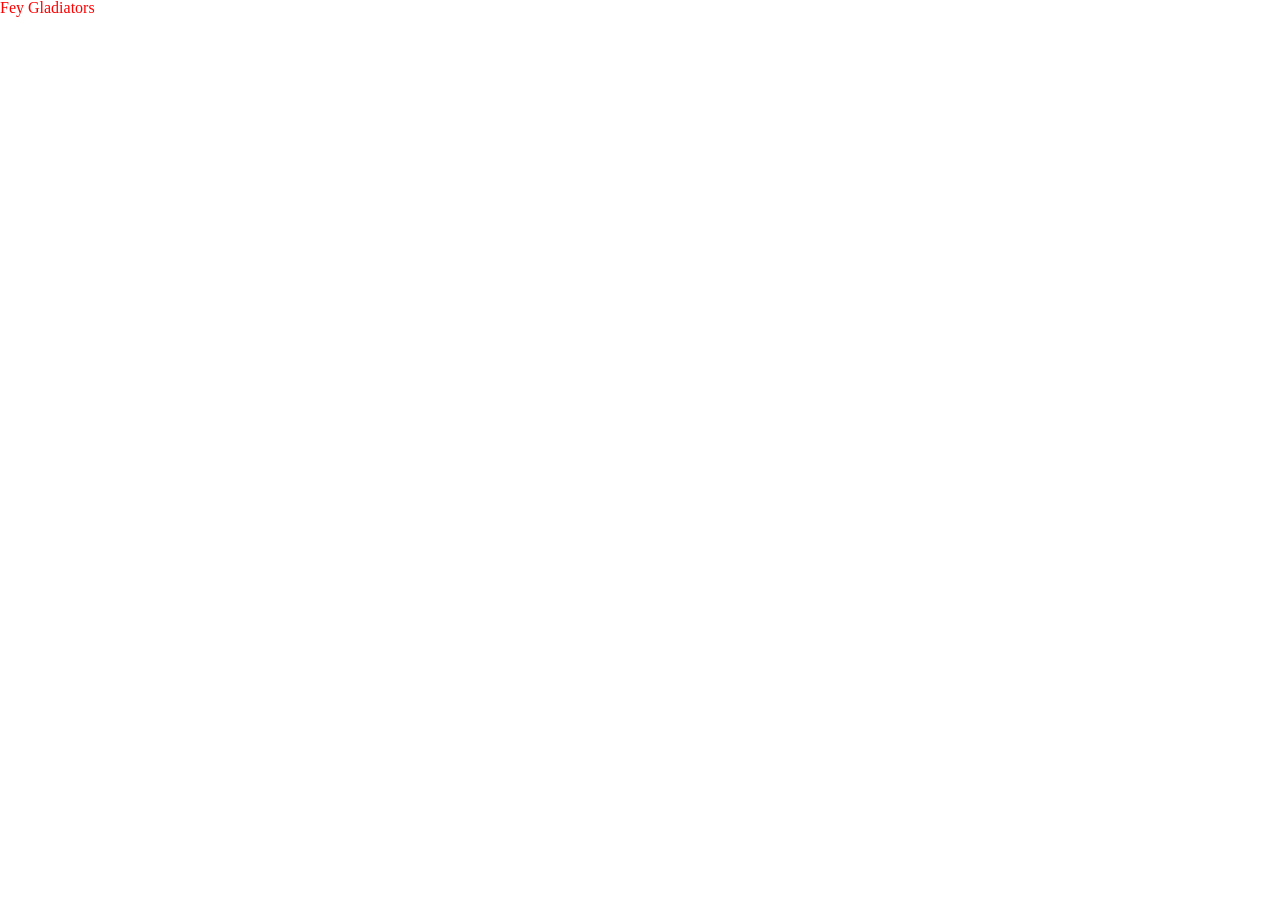
==== index.html @ adf1c9ce "Arquivos HTML e CSS Iniciais + Reset CSS" ====
<!DOCTYPE html>
<html lang="pt-br">

<head>
  <meta charset="UTF-8">
  <meta name="viewport" content="width=device-width, initial-scale=1.0">
  <title>Fey Gladiators</title>
  <link rel="stylesheet" href="styles.css">
  <link rel="stylesheet" href="reset.css">
</head>

<body>
  <h1>Fey Gladiators</h1>
</body>

</html>
---- styles.css ----
h1 {
  color: red;
}
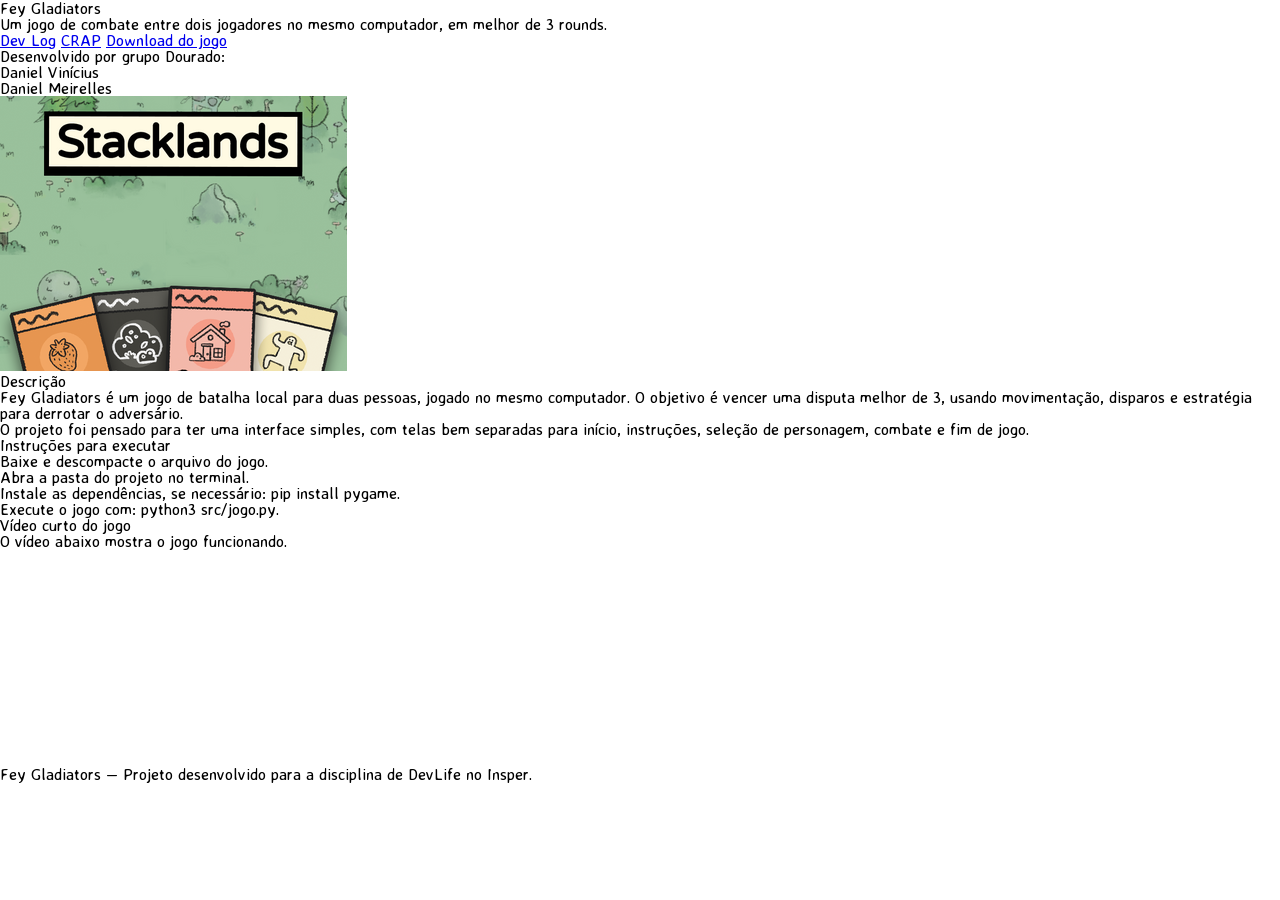
==== commit 84785bbe: "Esqueleto HTML com imagem e video provisórios" ====
--- a/index.html
+++ b/index.html
@@ -5,12 +5,89 @@
   <meta charset="UTF-8">
   <meta name="viewport" content="width=device-width, initial-scale=1.0">
   <title>Fey Gladiators</title>
-  <link rel="stylesheet" href="styles.css">
-  <link rel="stylesheet" href="reset.css">
+
+  <link rel="stylesheet" href="./reset.css">
+  <link rel="stylesheet" href="./styles.css">
+
+  <link rel="preconnect" href="https://fonts.googleapis.com">
+  <link rel="preconnect" href="https://fonts.gstatic.com" crossorigin>
+  <link
+    href="https://fonts.googleapis.com/css2?family=Averia+Sans+Libre:ital,wght@0,300;0,400;0,700;1,300;1,400;1,700&display=swap"
+    rel="stylesheet">
 </head>
 
 <body>
-  <h1>Fey Gladiators</h1>
+  <header class="site-header">
+    <div class="header-content">
+      <h1 id="title">Fey Gladiators</h1>
+      <p class="project-subtitle">
+        Um jogo de combate entre dois jogadores no mesmo computador, em melhor de 3 rounds.
+      </p>
+
+      <nav class="header-actions" aria-label="Navegação principal">
+        <a href="#devlog">Dev Log</a>
+        <a href="#crap">CRAP</a>
+        <a href="./game.zip" download class="download-btn">Download do jogo</a>
+      </nav>
+    </div>
+  </header>
+
+  <main>
+    <section class="hero" aria-labelledby="title">
+      <div id="membros" class="content-section">
+        <h2>Desenvolvido por grupo Dourado: </h2>
+        <ul class="members-list">
+          <li>Daniel Vinícius</li>
+          <li>Daniel Meirelles</li>
+        </ul>
+      </div>
+
+      <div class="hero-media">
+        <img src="./assets/capa.png" alt="Imagem de capa do jogo Fey Gladiators">
+      </div>
+    </section>
+
+    <section id="sobre" class="content-section">
+      <h2>Descrição</h2>
+      <p>
+        Fey Gladiators é um jogo de batalha local para duas pessoas, jogado no mesmo computador.
+        O objetivo é vencer uma disputa melhor de 3, usando movimentação, disparos e estratégia
+        para derrotar o adversário.
+      </p>
+      <p>
+        O projeto foi pensado para ter uma interface simples, com telas bem separadas para início,
+        instruções, seleção de personagem, combate e fim de jogo.
+      </p>
+    </section>
+
+    <section id="executar" class="content-section">
+      <h2>Instruções para executar</h2>
+      <ol class="steps-list">
+        <li>Baixe e descompacte o arquivo do jogo.</li>
+        <li>Abra a pasta do projeto no terminal.</li>
+        <li>Instale as dependências, se necessário: <code>pip install pygame</code>.</li>
+        <li>Execute o jogo com: <code>python3 src/jogo.py</code>.</li>
+      </ol>
+    </section>
+
+    <section id="video" class="content-section">
+      <h2>Vídeo curto do jogo</h2>
+      <p>
+        O vídeo abaixo mostra o jogo funcionando.
+      </p>
+
+      <div class="video-wrapper">
+        <iframe width="360" height="215" src="https://www.youtube.com/embed/d08_zwCvOdg?si=LxXYIk2Rpp-C5uPU"
+          title="YouTube video player" frameborder="0"
+          allow="accelerometer; autoplay; clipboard-write; encrypted-media; gyroscope; picture-in-picture; web-share"
+          referrerpolicy="strict-origin-when-cross-origin" allowfullscreen></iframe>
+      </div>
+    </section>
+  </main>
+
+  <footer class="site-footer">
+    <p>Fey Gladiators — Projeto desenvolvido para a disciplina de DevLife no Insper.</p>
+  </footer>
 </body>
 
 </html>
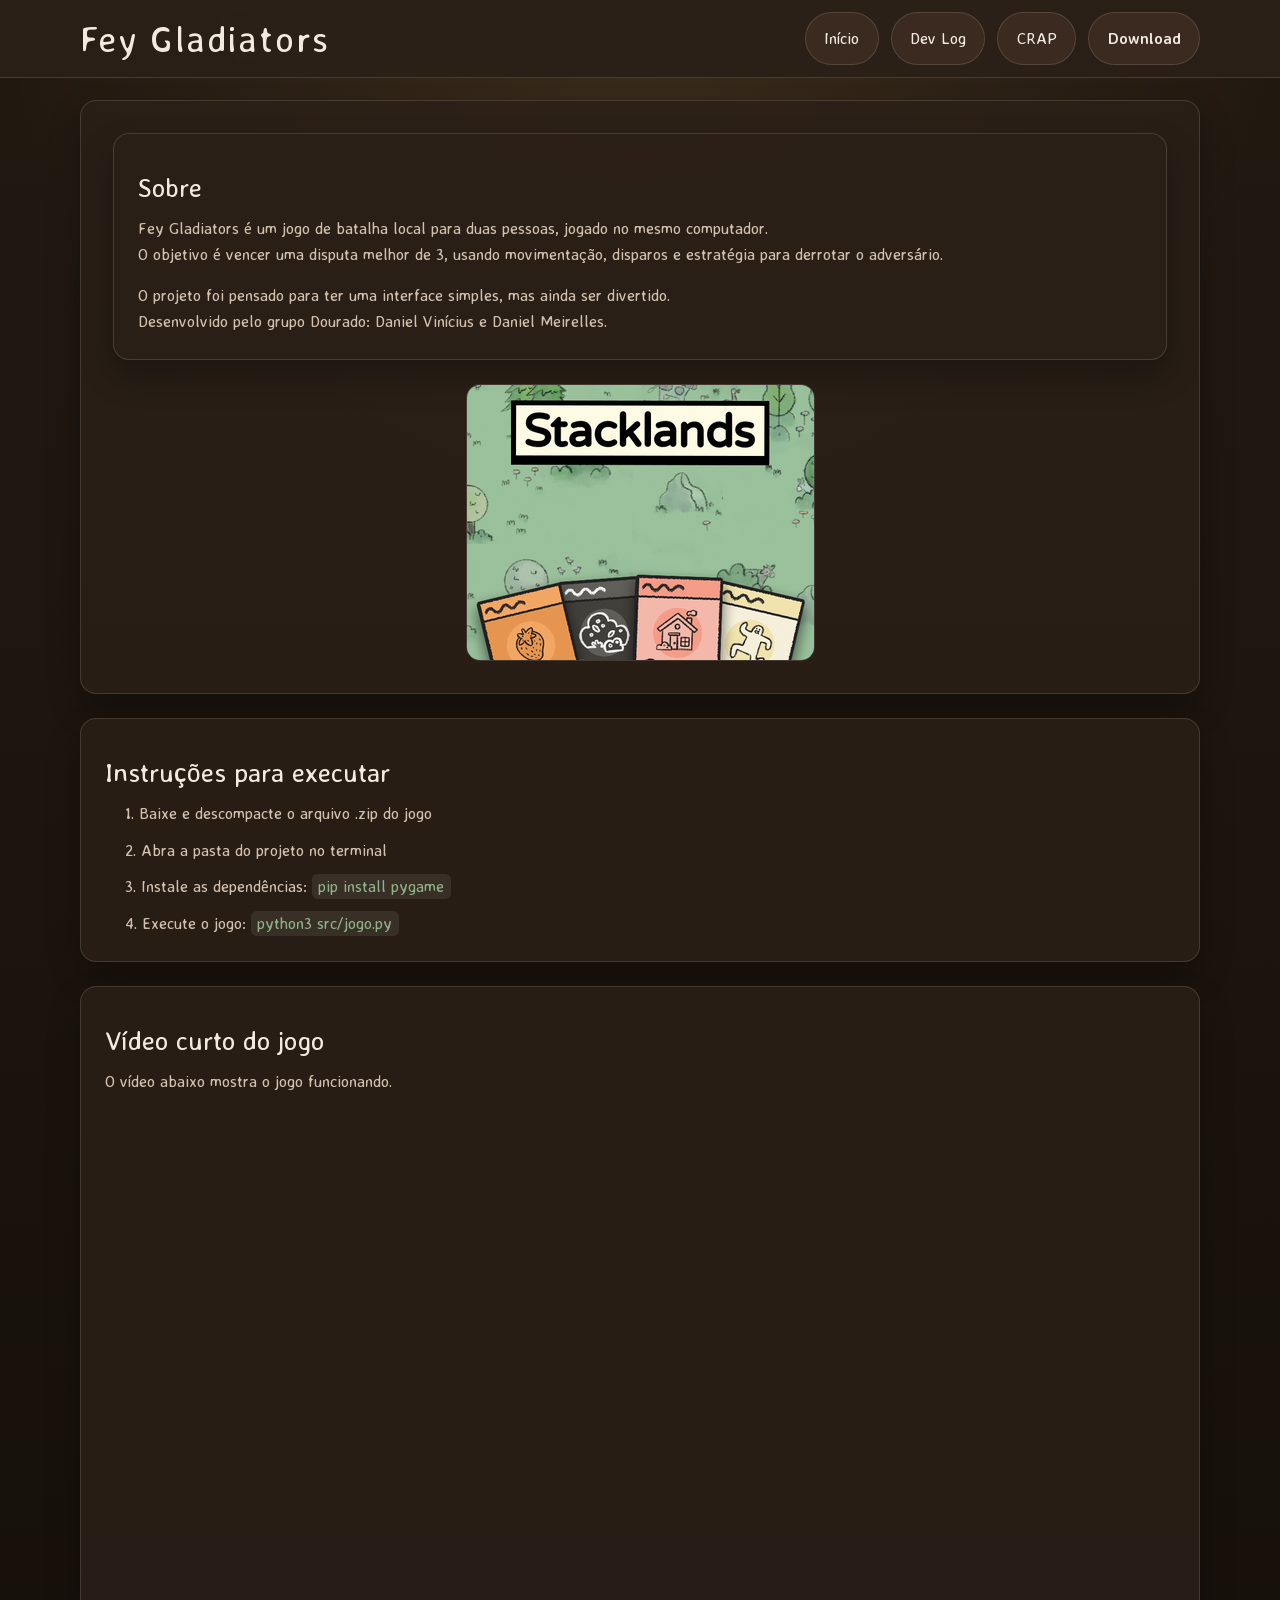
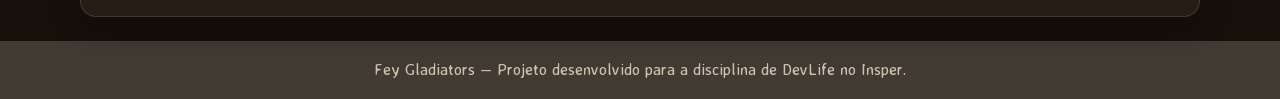
==== commit dda611a2: "Site base feito, CSS e header" ====
--- a/index.html
+++ b/index.html
@@ -18,28 +18,35 @@
 
 <body>
   <header class="site-header">
-    <div class="header-content">
-      <h1 id="title">Fey Gladiators</h1>
-      <p class="project-subtitle">
-        Um jogo de combate entre dois jogadores no mesmo computador, em melhor de 3 rounds.
-      </p>
+    <div class="page header-inner">
+      <div class="header-brand">
+        <h1 id="title">Fey Gladiators</h1>
+      </div>
 
       <nav class="header-actions" aria-label="Navegação principal">
-        <a href="#devlog">Dev Log</a>
-        <a href="#crap">CRAP</a>
-        <a href="./game.zip" download class="download-btn">Download do jogo</a>
+        <a href="./index.html">Início</a>
+        <a href="./dev-logs.html">Dev Log</a>
+        <a href="./crap.html">CRAP</a>
+        <a href="./game.zip" download class="download-btn">Download</a>
       </nav>
     </div>
   </header>
 
-  <main>
+  <main class="page">
     <section class="hero" aria-labelledby="title">
       <div id="membros" class="content-section">
-        <h2>Desenvolvido por grupo Dourado: </h2>
-        <ul class="members-list">
-          <li>Daniel Vinícius</li>
-          <li>Daniel Meirelles</li>
-        </ul>
+        <h2>Sobre</h2>
+        <p>
+          Fey Gladiators é um jogo de batalha local para duas pessoas, jogado no mesmo computador.
+          <br>
+          O objetivo é vencer uma disputa melhor de 3, usando movimentação, disparos e estratégia
+          para derrotar o adversário.
+        </p>
+        <p>
+          O projeto foi pensado para ter uma interface simples, mas ainda ser divertido.
+          <br>
+          Desenvolvido pelo grupo Dourado: Daniel Vinícius e Daniel Meirelles.
+        </p>
       </div>
 
       <div class="hero-media">
@@ -47,26 +54,13 @@
       </div>
     </section>
 
-    <section id="sobre" class="content-section">
-      <h2>Descrição</h2>
-      <p>
-        Fey Gladiators é um jogo de batalha local para duas pessoas, jogado no mesmo computador.
-        O objetivo é vencer uma disputa melhor de 3, usando movimentação, disparos e estratégia
-        para derrotar o adversário.
-      </p>
-      <p>
-        O projeto foi pensado para ter uma interface simples, com telas bem separadas para início,
-        instruções, seleção de personagem, combate e fim de jogo.
-      </p>
-    </section>
-
     <section id="executar" class="content-section">
       <h2>Instruções para executar</h2>
       <ol class="steps-list">
-        <li>Baixe e descompacte o arquivo do jogo.</li>
-        <li>Abra a pasta do projeto no terminal.</li>
-        <li>Instale as dependências, se necessário: <code>pip install pygame</code>.</li>
-        <li>Execute o jogo com: <code>python3 src/jogo.py</code>.</li>
+        <li>1. Baixe e descompacte o arquivo .zip do jogo</li>
+        <li>2. Abra a pasta do projeto no terminal</li>
+        <li>3. Instale as dependências: <code>pip install pygame</code></li>
+        <li>4. Execute o jogo: <code>python3 src/jogo.py</code></li>
       </ol>
     </section>
 
@@ -77,8 +71,8 @@
       </p>
 
       <div class="video-wrapper">
-        <iframe width="360" height="215" src="https://www.youtube.com/embed/d08_zwCvOdg?si=LxXYIk2Rpp-C5uPU"
-          title="YouTube video player" frameborder="0"
+        <iframe src="https://www.youtube.com/embed/d08_zwCvOdg?si=LxXYIk2Rpp-C5uPU" title="YouTube video player"
+          frameborder="0"
           allow="accelerometer; autoplay; clipboard-write; encrypted-media; gyroscope; picture-in-picture; web-share"
           referrerpolicy="strict-origin-when-cross-origin" allowfullscreen></iframe>
       </div>
--- a/styles.css
+++ b/styles.css
@@ -0,0 +1,285 @@
+/* CSS gerado com auxílio do Chat GPT */
+
+:root {
+  --bg: #201810;
+  --panel: #2b2018;
+  --panel-2: #3a2a1f;
+  --text: #f3eadf;
+  --muted: #d2c0af;
+  --accent: #c89b5c;
+  --accent-2: #8fb18a;
+  --border: rgba(243, 234, 223, 0.14);
+  --shadow: 0 1rem 2rem rgba(0, 0, 0, 0.28);
+  --radius: 1rem;
+  --max-width: 72rem;
+  --header-height: 4.75rem;
+}
+
+* {
+  box-sizing: border-box;
+}
+
+html {
+  font-size: 16px;
+  scroll-behavior: smooth;
+}
+
+body {
+  margin: 0;
+  padding-top: var(--header-height);
+  font-family: "Averia Sans Libre", system-ui, sans-serif;
+  background:
+    radial-gradient(circle at top, rgba(200, 155, 92, 0.15), transparent 35%),
+    linear-gradient(180deg, #221911, #16100b);
+  color: var(--text);
+  line-height: 1.6;
+}
+
+img,
+iframe {
+  display: block;
+  max-width: 100%;
+}
+
+a {
+  color: inherit;
+  text-decoration: none;
+}
+
+.page {
+  width: 100%;
+  max-width: var(--max-width);
+  margin: 0 auto;
+  padding-left: 1rem;
+  padding-right: 1rem;
+}
+
+.site-header {
+  position: fixed;
+  top: 0;
+  left: 0;
+  width: 100%;
+  z-index: 1000;
+  background: rgba(43, 32, 24, 0.94);
+  backdrop-filter: blur(0.5rem);
+  border-bottom: 0.0625rem solid var(--border);
+}
+
+.header-inner {
+  min-height: var(--header-height);
+  display: flex;
+  align-items: center;
+  justify-content: space-between;
+  gap: 1rem;
+  padding-top: 0.75rem;
+  padding-bottom: 0.75rem;
+}
+
+.header-brand {
+  display: flex;
+  flex-direction: column;
+  gap: 0.25rem;
+}
+
+#title {
+  margin: 0;
+  font-size: 2.25rem;
+  line-height: 1;
+  letter-spacing: 0.05em;
+}
+
+.header-actions {
+  display: flex;
+  align-items: center;
+  gap: 0.75rem;
+  flex-wrap: wrap;
+  justify-content: flex-end;
+}
+
+.header-actions a,
+.download-btn,
+.primary-btn {
+  display: inline-flex;
+  align-items: center;
+  justify-content: center;
+  padding: 0.8rem 1.15rem;
+  border-radius: 999rem;
+  border: 0.0625rem solid var(--border);
+  background: var(--panel-2);
+  color: var(--text);
+  font-size: 1rem;
+  transition: transform 0.2s ease, border-color 0.2s ease, background-color 0.2s ease;
+}
+
+.header-actions a:hover,
+.download-btn:hover,
+.primary-btn:hover {
+  transform: translateY(-0.1rem);
+  border-color: var(--accent);
+}
+
+.download-btn,
+.primary-btn {
+  background: var(--accent);
+  color: #23170f;
+  font-weight: 700;
+}
+
+main.page {
+  display: flex;
+  flex-direction: column;
+  gap: 1.5rem;
+  padding-top: 1.5rem;
+  padding-bottom: 1.5rem;
+}
+
+.hero,
+.content-section {
+  width: 100%;
+  background: rgba(43, 32, 24, 0.82);
+  border: 0.0625rem solid var(--border);
+  border-radius: var(--radius);
+  box-shadow: var(--shadow);
+}
+
+.hero {
+  display: flex;
+  flex-direction: column;
+  gap: 1.5rem;
+  padding: 1.5rem;
+}
+
+.hero-media {
+  width: 100%;
+  display: flex;
+}
+
+.hero-media img {
+  /* width: 100%; */
+  border-radius: 0.875rem;
+  border: 0.0625rem solid var(--border);
+}
+
+.content-section {
+  padding: 1.5rem;
+}
+
+.content-section h2 {
+  margin-bottom: 0.5rem;
+  margin-top: 0.5rem;
+  font-size: 1.65rem;
+}
+
+.content-section p,
+.content-section li {
+  margin: 0;
+  color: var(--muted);
+  font-size: 1rem;
+}
+
+.content-section p + p {
+  margin-top: 1rem;
+}
+
+.members-list,
+.steps-list {
+  margin: 0;
+  padding-left: 1.25rem;
+  display: flex;
+  flex-direction: column;
+  gap: 0.7rem;
+}
+
+.video-wrapper {
+  margin-top: 1rem;
+  display: flex;
+  align-items: center;
+  justify-content: center;
+}
+
+.video-wrapper iframe {
+  width: 80%;
+  aspect-ratio: 16 / 9;
+  border: 0;
+  border-radius: 0.875rem;
+}
+
+.site-footer {
+  padding: 1rem 1.5rem;
+  display: flex;
+  justify-content: center;
+  text-align: center;
+  color: var(--muted);
+  background-color: color-mix(in srgb, var(--bg), white 15%);
+  border: none;
+  border-radius: 0px;
+  width: 100%;
+}
+
+code {
+  padding: 0.15rem 0.4rem;
+  border-radius: 0.35rem;
+  background: rgba(255, 255, 255, 0.08);
+  color: var(--accent-2);
+}
+
+@media (min-width: 48rem) {
+  .hero {
+    padding: 2rem;
+  }
+
+  .hero-media {
+    justify-content: center;
+  }
+
+  .hero-media img {
+    max-width: 100%;
+  }
+}
+
+@media (max-width: 48rem) {
+  main.page {
+    margin-top: 3rem;
+  }
+
+  .header-inner {
+    flex-direction: column;
+    align-items: flex-start;
+  }
+
+  .header-brand {
+    width: 100%;
+  }
+
+  .header-actions {
+    width: 100%;
+    justify-content: space-between;
+    align-items: center;
+  }
+
+  .header-actions a,
+  .download-btn {
+    max-width: 25%;
+  }
+
+  #title {
+    text-align: center;
+    font-size: 2rem;
+  }
+}
+
+@media (max-width: 26rem) {
+  .header-actions {
+    flex-direction: column;
+  }
+
+  .header-actions a,
+  .download-btn {
+    max-width: 100%;
+    width: 100%;
+  }
+
+  main.page {
+    margin-top: 16rem;
+  }
+}
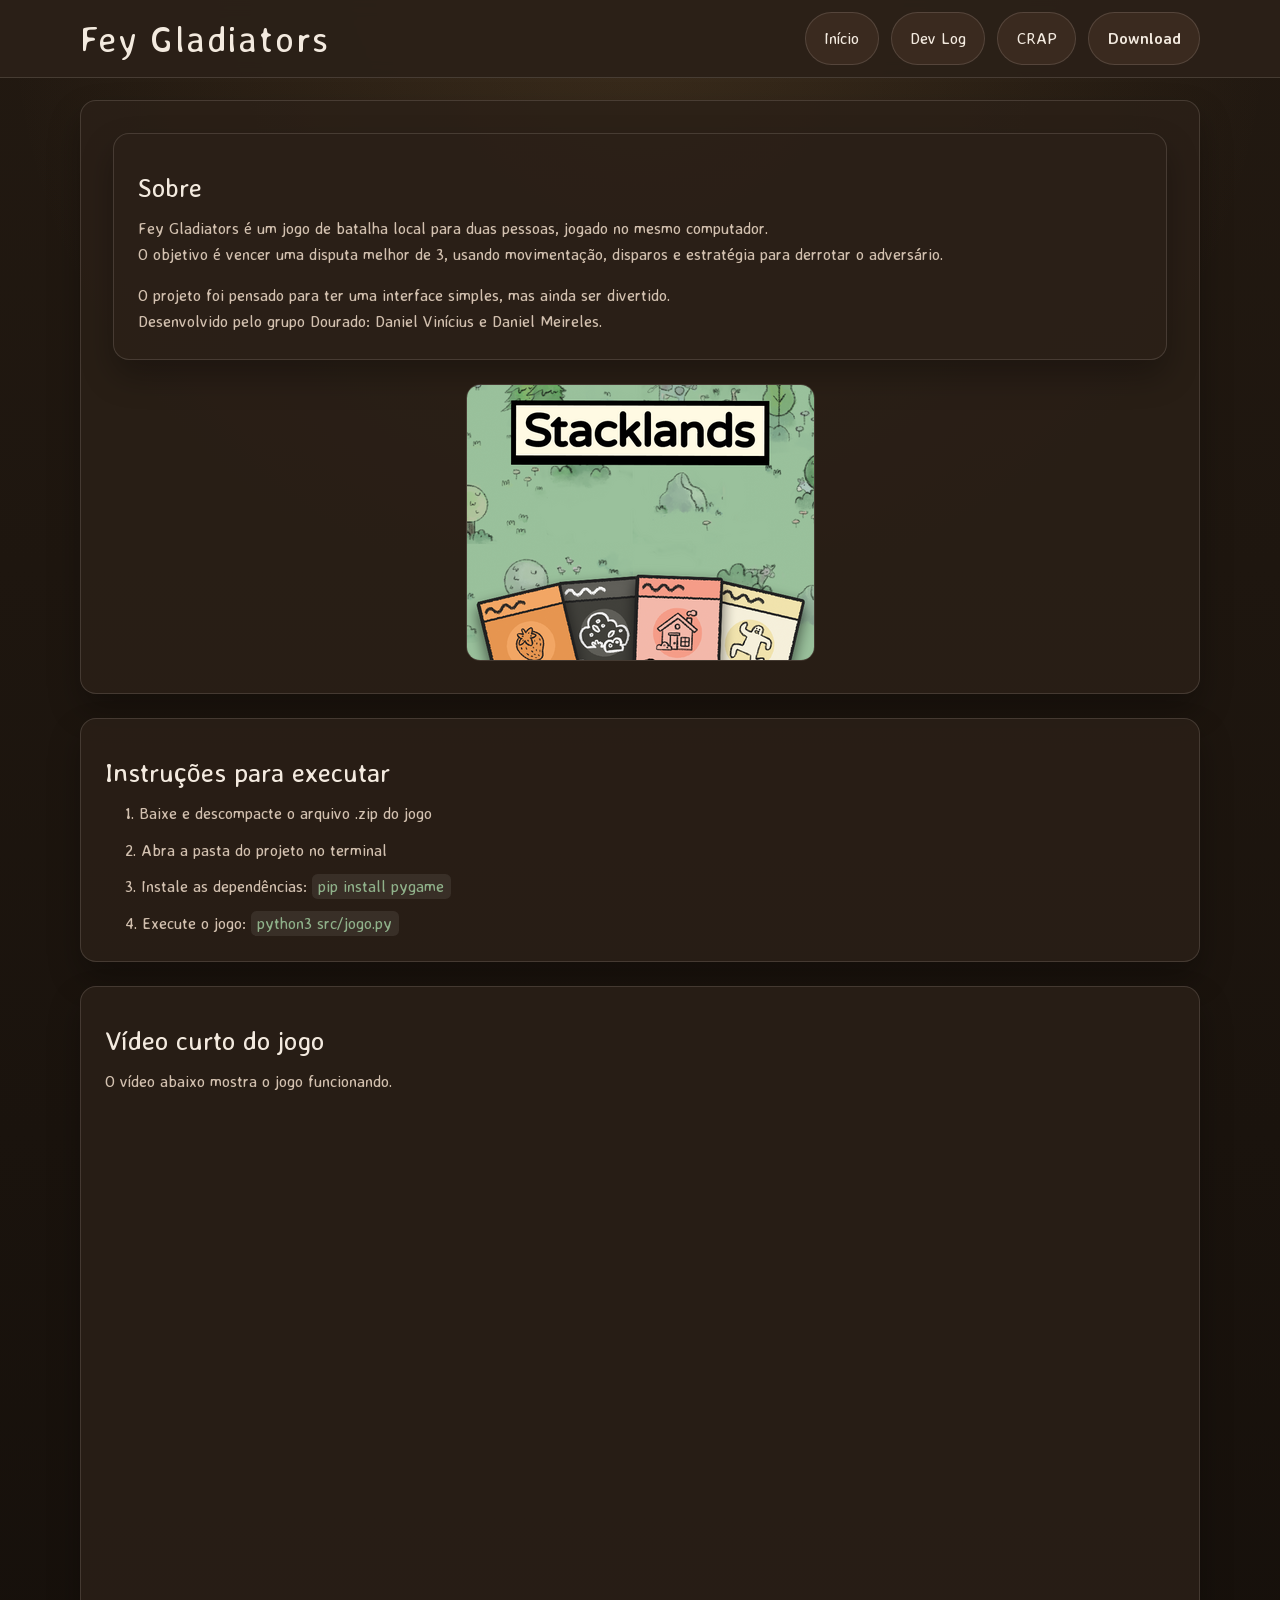
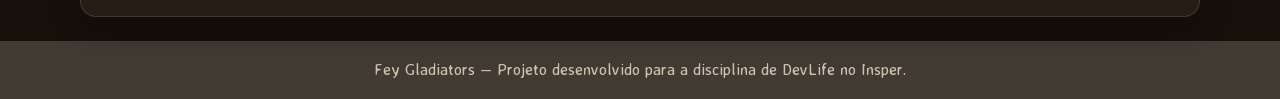
==== commit 0e0087f3: "Concertei meu nome" ====
--- a/index.html
+++ b/index.html
@@ -45,7 +45,7 @@
         <p>
           O projeto foi pensado para ter uma interface simples, mas ainda ser divertido.
           <br>
-          Desenvolvido pelo grupo Dourado: Daniel Vinícius e Daniel Meirelles.
+          Desenvolvido pelo grupo Dourado: Daniel Vinícius e Daniel Meireles.
         </p>
       </div>
 
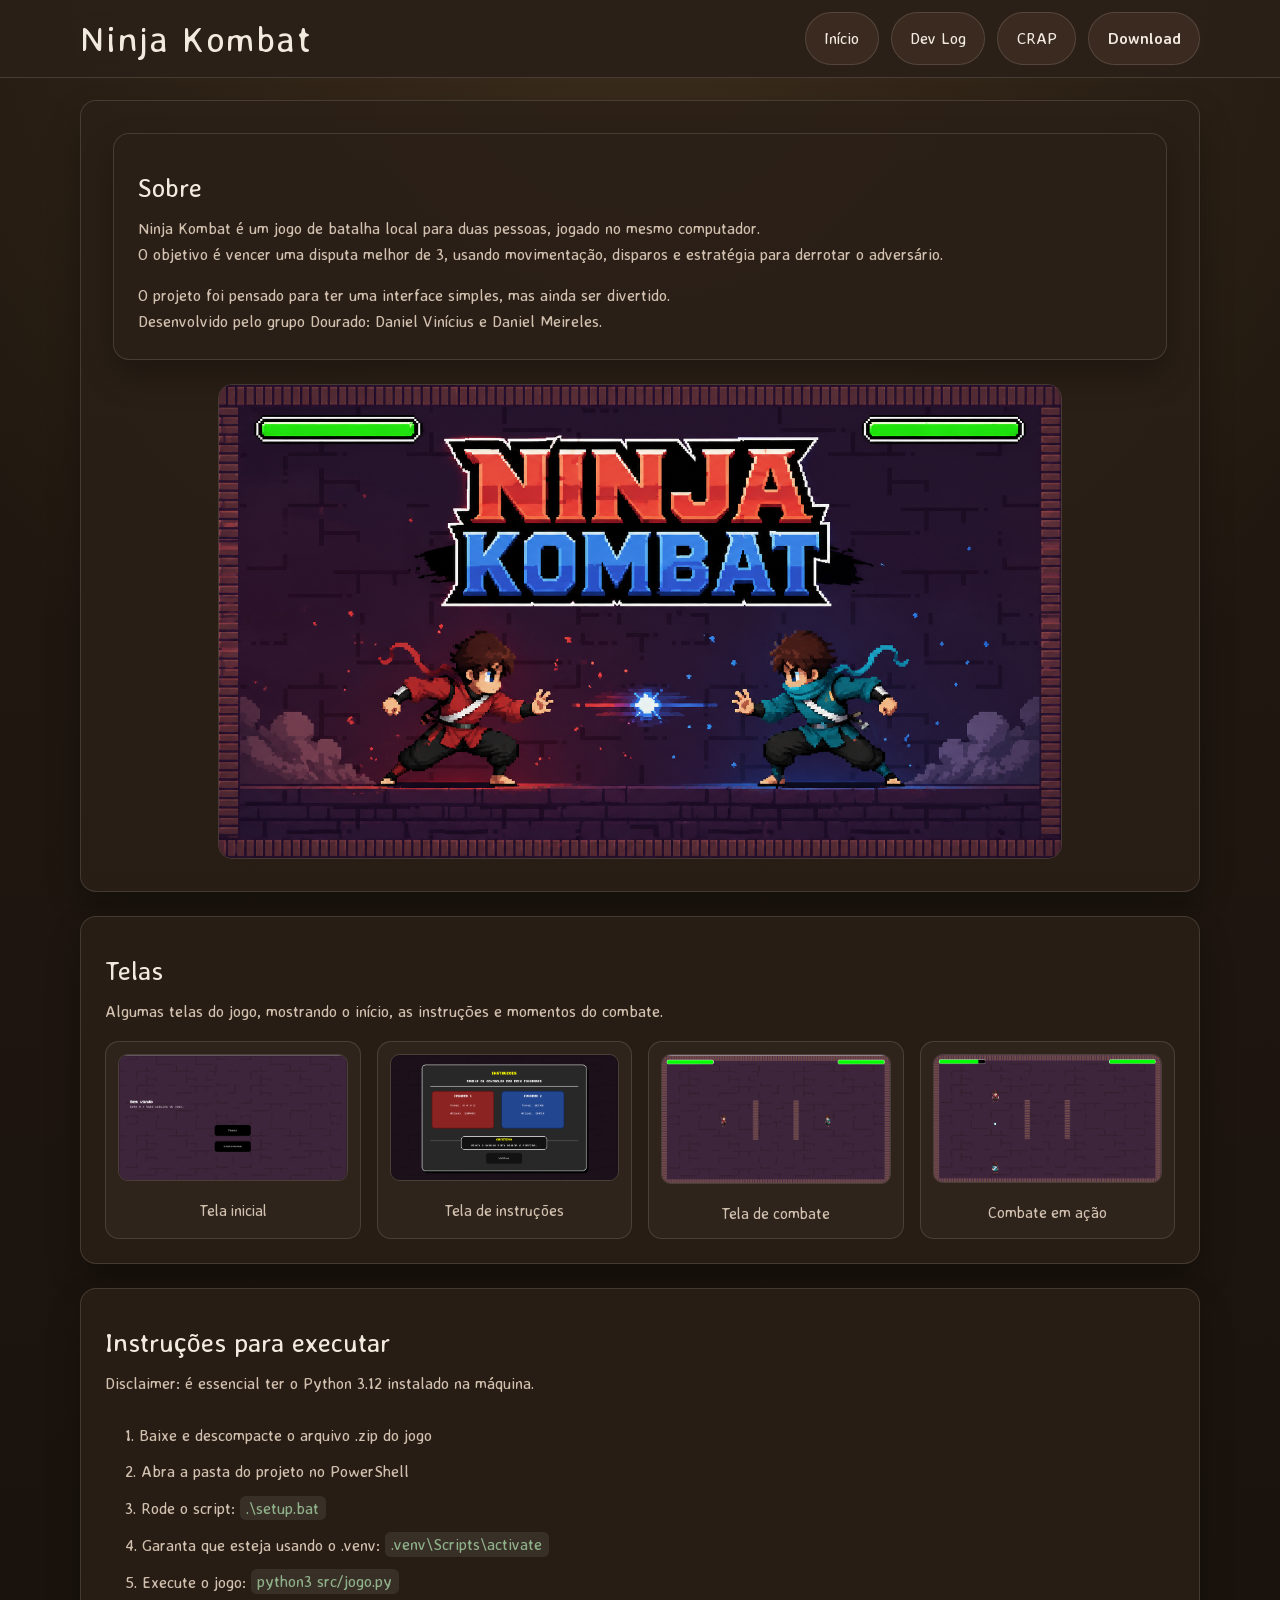
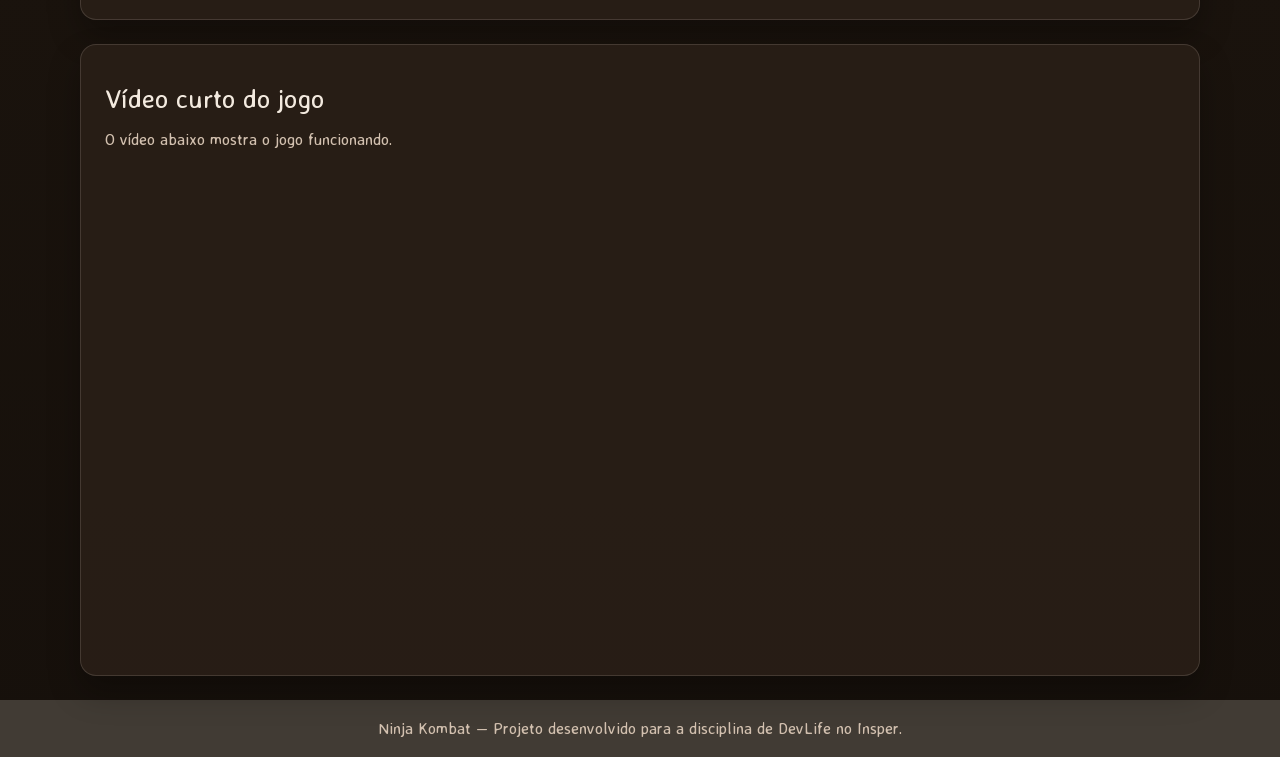
==== commit 13da78c3: "ajustes" ====
--- a/index.html
+++ b/index.html
@@ -4,7 +4,7 @@
 <head>
   <meta charset="UTF-8">
   <meta name="viewport" content="width=device-width, initial-scale=1.0">
-  <title>Fey Gladiators</title>
+  <title>Ninja Kombat</title>
 
   <link rel="stylesheet" href="./reset.css">
   <link rel="stylesheet" href="./styles.css">
@@ -20,14 +20,14 @@
   <header class="site-header">
     <div class="page header-inner">
       <div class="header-brand">
-        <h1 id="title">Fey Gladiators</h1>
+        <h1 id="title">Ninja Kombat</h1>
       </div>
 
       <nav class="header-actions" aria-label="Navegação principal">
         <a href="./index.html">Início</a>
         <a href="./dev-logs.html">Dev Log</a>
         <a href="./crap.html">CRAP</a>
-        <a href="./game.zip" download class="download-btn">Download</a>
+        <a href="./ninja_kombat.zip" download class="download-btn">Download</a>
       </nav>
     </div>
   </header>
@@ -37,7 +37,7 @@
       <div id="membros" class="content-section">
         <h2>Sobre</h2>
         <p>
-          Fey Gladiators é um jogo de batalha local para duas pessoas, jogado no mesmo computador.
+          Ninja Kombat é um jogo de batalha local para duas pessoas, jogado no mesmo computador.
           <br>
           O objetivo é vencer uma disputa melhor de 3, usando movimentação, disparos e estratégia
           para derrotar o adversário.
@@ -50,17 +50,55 @@
       </div>
 
       <div class="hero-media">
-        <img src="./assets/capa.png" alt="Imagem de capa do jogo Fey Gladiators">
+        <img src="./assets/capa.png" alt="Imagem de capa do jogo Ninja Kombat">
+      </div>
+    </section>
+
+    <section class="content-section screens-section" aria-labelledby="telas-title">
+      <h2 id="telas-title">Telas</h2>
+      <p>
+        Algumas telas do jogo, mostrando o início, as instruções e momentos do combate.
+      </p>
+
+      <div class="screens-grid">
+        <figure class="screen-card">
+          <button class="screen-trigger" type="button" aria-label="Abrir tela inicial em tela cheia">
+            <img src="./assets/inicio.png" alt="Tela inicial do jogo Ninja Kombat">
+          </button>
+          <figcaption>Tela inicial</figcaption>
+        </figure>
+        <figure class="screen-card">
+          <button class="screen-trigger" type="button" aria-label="Abrir tela de instruções em tela cheia">
+            <img src="./assets/instrucoes.png" alt="Tela de instruções do jogo Ninja Kombat">
+          </button>
+          <figcaption>Tela de instruções</figcaption>
+        </figure>
+        <figure class="screen-card">
+          <button class="screen-trigger" type="button" aria-label="Abrir tela de combate em tela cheia">
+            <img src="./assets/combateInicial.png" alt="Tela de combate inicial do jogo Ninja Kombat">
+          </button>
+          <figcaption>Tela de combate</figcaption>
+        </figure>
+        <figure class="screen-card">
+          <button class="screen-trigger" type="button" aria-label="Abrir combate em ação em tela cheia">
+            <img src="./assets/combateAtirando.png" alt="Tela de combate com disparos no jogo Ninja Kombat">
+          </button>
+          <figcaption>Combate em ação</figcaption>
+        </figure>
       </div>
     </section>
 
     <section id="executar" class="content-section">
       <h2>Instruções para executar</h2>
+      <p>Disclaimer: é essencial ter o Python 3.12 instalado na máquina.</p>
+      <br>
+
       <ol class="steps-list">
         <li>1. Baixe e descompacte o arquivo .zip do jogo</li>
-        <li>2. Abra a pasta do projeto no terminal</li>
-        <li>3. Instale as dependências: <code>pip install pygame</code></li>
-        <li>4. Execute o jogo: <code>python3 src/jogo.py</code></li>
+        <li>2. Abra a pasta do projeto no PowerShell</li>
+        <li>3. Rode o script: <code>.\setup.bat</code></li>
+        <li>4. Garanta que esteja usando o .venv: <code>.venv\Scripts\activate</code></li>
+        <li>5. Execute o jogo: <code>python3 src/jogo.py</code></li>
       </ol>
     </section>
 
@@ -71,7 +109,7 @@
       </p>
 
       <div class="video-wrapper">
-        <iframe src="https://www.youtube.com/embed/d08_zwCvOdg?si=LxXYIk2Rpp-C5uPU" title="YouTube video player"
+        <iframe src="https://www.youtube.com/embed/7WL4SFvqca0?si=vU8ZV8S_6RvKtvf2" title="YouTube video player"
           frameborder="0"
           allow="accelerometer; autoplay; clipboard-write; encrypted-media; gyroscope; picture-in-picture; web-share"
           referrerpolicy="strict-origin-when-cross-origin" allowfullscreen></iframe>
@@ -79,9 +117,54 @@
     </section>
   </main>
 
+  <div class="lightbox" hidden aria-hidden="true">
+    <button class="lightbox-close" type="button" aria-label="Fechar imagem">×</button>
+    <img class="lightbox-image" src="" alt="">
+  </div>
+
   <footer class="site-footer">
-    <p>Fey Gladiators — Projeto desenvolvido para a disciplina de DevLife no Insper.</p>
+    <p>Ninja Kombat — Projeto desenvolvido para a disciplina de DevLife no Insper.</p>
   </footer>
+
+  <script>
+    const lightbox = document.querySelector('.lightbox');
+    const lightboxImage = document.querySelector('.lightbox-image');
+    const lightboxClose = document.querySelector('.lightbox-close');
+    const screenTriggers = document.querySelectorAll('.screen-trigger');
+
+    function closeLightbox() {
+      lightbox.hidden = true;
+      lightbox.setAttribute('aria-hidden', 'true');
+      lightboxImage.src = '';
+      lightboxImage.alt = '';
+      document.body.classList.remove('lightbox-open');
+    }
+
+    screenTriggers.forEach((trigger) => {
+      trigger.addEventListener('click', () => {
+        const image = trigger.querySelector('img');
+        lightboxImage.src = image.src;
+        lightboxImage.alt = image.alt;
+        lightbox.hidden = false;
+        lightbox.setAttribute('aria-hidden', 'false');
+        document.body.classList.add('lightbox-open');
+      });
+    });
+
+    lightboxClose.addEventListener('click', closeLightbox);
+
+    lightbox.addEventListener('click', (event) => {
+      if (event.target === lightbox) {
+        closeLightbox();
+      }
+    });
+
+    document.addEventListener('keydown', (event) => {
+      if (event.key === 'Escape' && !lightbox.hidden) {
+        closeLightbox();
+      }
+    });
+  </script>
 </body>
 
-</html>+</html>
--- a/styles.css
+++ b/styles.css
@@ -1,4 +1,4 @@
-/* CSS gerado com auxílio do Chat GPT */
+/* CSS gerado com auxílio do ChatGPT */
 
 :root {
   --bg: #201810;
@@ -155,7 +155,7 @@
 }
 
 .hero-media img {
-  /* width: 100%; */
+  width: 80%;
   border-radius: 0.875rem;
   border: 0.0625rem solid var(--border);
 }
@@ -179,6 +179,46 @@
 
 .content-section p + p {
   margin-top: 1rem;
+}
+
+.screens-section > p {
+  margin-bottom: 1rem;
+}
+
+.screens-grid {
+  display: grid;
+  grid-template-columns: repeat(auto-fit, minmax(13rem, 1fr));
+  gap: 1rem;
+  margin-top: 1rem;
+}
+
+.screen-card {
+  margin: 0;
+  padding: 0.75rem;
+  background: rgba(255, 255, 255, 0.03);
+  border: 0.0625rem solid var(--border);
+  border-radius: 0.875rem;
+}
+
+.screen-trigger {
+  width: 100%;
+  padding: 0;
+  border: 0;
+  background: transparent;
+  cursor: zoom-in;
+}
+
+.screen-card img {
+  width: 100%;
+  border-radius: 0.6rem;
+  border: 0.0625rem solid var(--border);
+}
+
+.screen-card figcaption {
+  margin-top: 0.65rem;
+  color: var(--muted);
+  font-size: 0.95rem;
+  text-align: center;
 }
 
 .members-list,
@@ -202,6 +242,48 @@
   aspect-ratio: 16 / 9;
   border: 0;
   border-radius: 0.875rem;
+}
+
+body.lightbox-open {
+  overflow: hidden;
+}
+
+.lightbox {
+  position: fixed;
+  inset: 0;
+  z-index: 2000;
+  display: flex;
+  align-items: center;
+  justify-content: center;
+  padding: 1.5rem;
+  background: rgba(0, 0, 0, 0.88);
+}
+
+.lightbox[hidden] {
+  display: none;
+}
+
+.lightbox-image {
+  max-width: min(92vw, 80rem);
+  max-height: 88vh;
+  border-radius: 0.875rem;
+  border: 0.0625rem solid rgba(255, 255, 255, 0.18);
+  box-shadow: 0 1.5rem 3rem rgba(0, 0, 0, 0.45);
+}
+
+.lightbox-close {
+  position: absolute;
+  top: 1rem;
+  right: 1rem;
+  width: 2.75rem;
+  height: 2.75rem;
+  border: 0;
+  border-radius: 999rem;
+  background: rgba(255, 255, 255, 0.12);
+  color: var(--text);
+  font-size: 1.8rem;
+  line-height: 1;
+  cursor: pointer;
 }
 
 .site-footer {
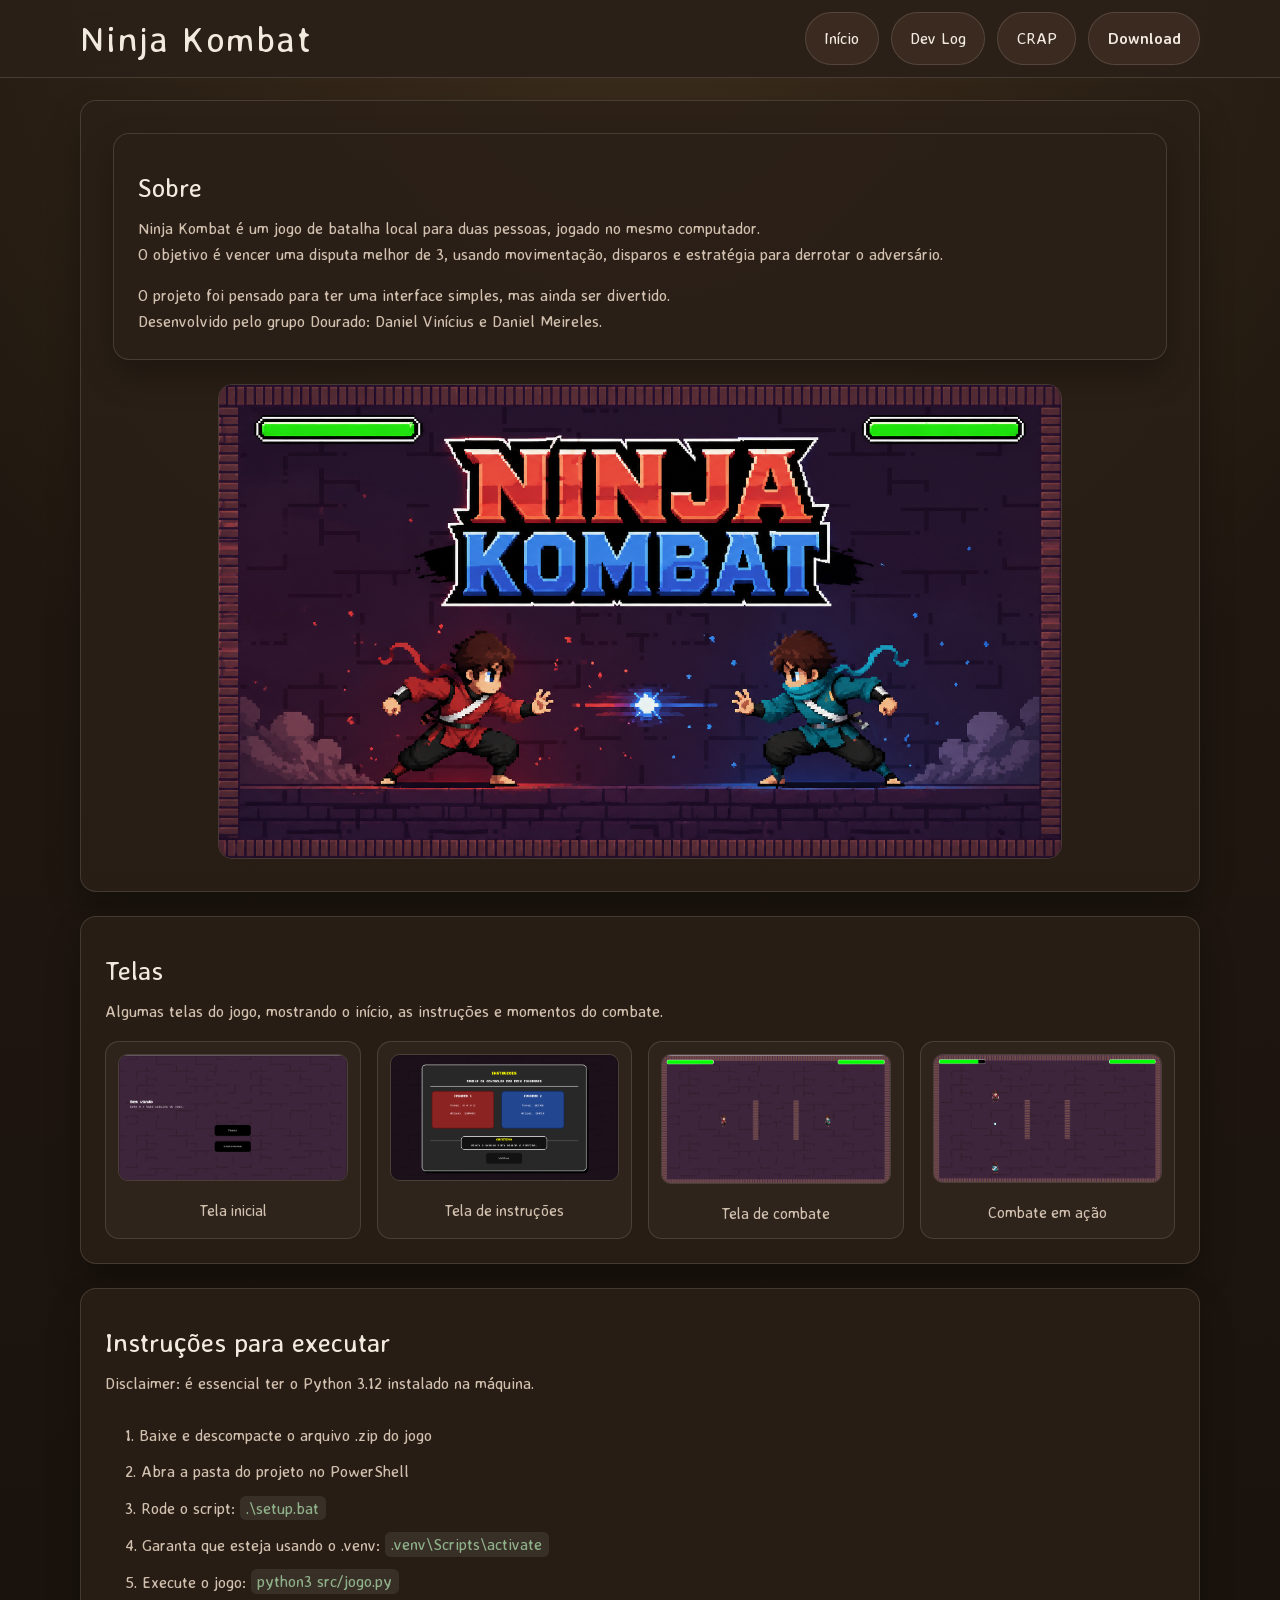
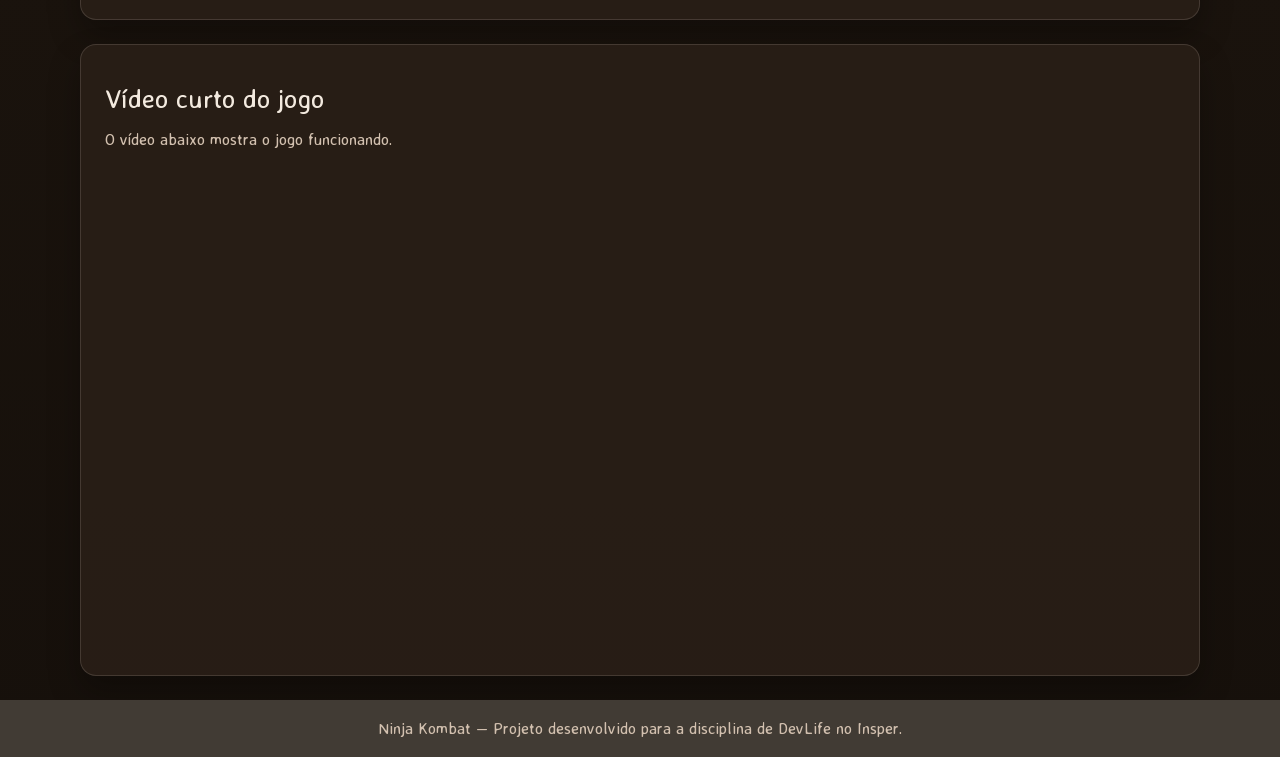
==== commit 1e5149d6: "fix" ====
--- a/index.html
+++ b/index.html
@@ -167,4 +167,4 @@
   </script>
 </body>
 
-</html>
+</html>
--- a/styles.css
+++ b/styles.css
@@ -27,6 +27,9 @@
 body {
   margin: 0;
   padding-top: var(--header-height);
+  min-height: 100vh;
+  display: flex;
+  flex-direction: column;
   font-family: "Averia Sans Libre", system-ui, sans-serif;
   background:
     radial-gradient(circle at top, rgba(200, 155, 92, 0.15), transparent 35%),
@@ -126,11 +129,16 @@
 }
 
 main.page {
+  flex: 1;
   display: flex;
   flex-direction: column;
   gap: 1.5rem;
   padding-top: 1.5rem;
   padding-bottom: 1.5rem;
+}
+
+main.crap-page {
+  padding-bottom: clamp(4rem, 12vh, 7rem);
 }
 
 .hero,
@@ -219,6 +227,29 @@
   color: var(--muted);
   font-size: 0.95rem;
   text-align: center;
+}
+.file-list {
+  margin-top: 1rem;
+  display: flex;
+  flex-direction: column;
+  gap: 0.75rem;
+}
+
+.file-list a {
+  display: inline-flex;
+  max-width: 100%;
+  padding: 0.75rem 1rem;
+  border: 0.0625rem solid var(--border);
+  border-radius: 0.75rem;
+  background: var(--panel-2);
+  color: var(--text);
+  overflow-wrap: anywhere;
+  transition: transform 0.2s ease, border-color 0.2s ease, background-color 0.2s ease;
+}
+
+.file-list a:hover {
+  transform: translateY(-0.1rem);
+  border-color: var(--accent);
 }
 
 .members-list,
